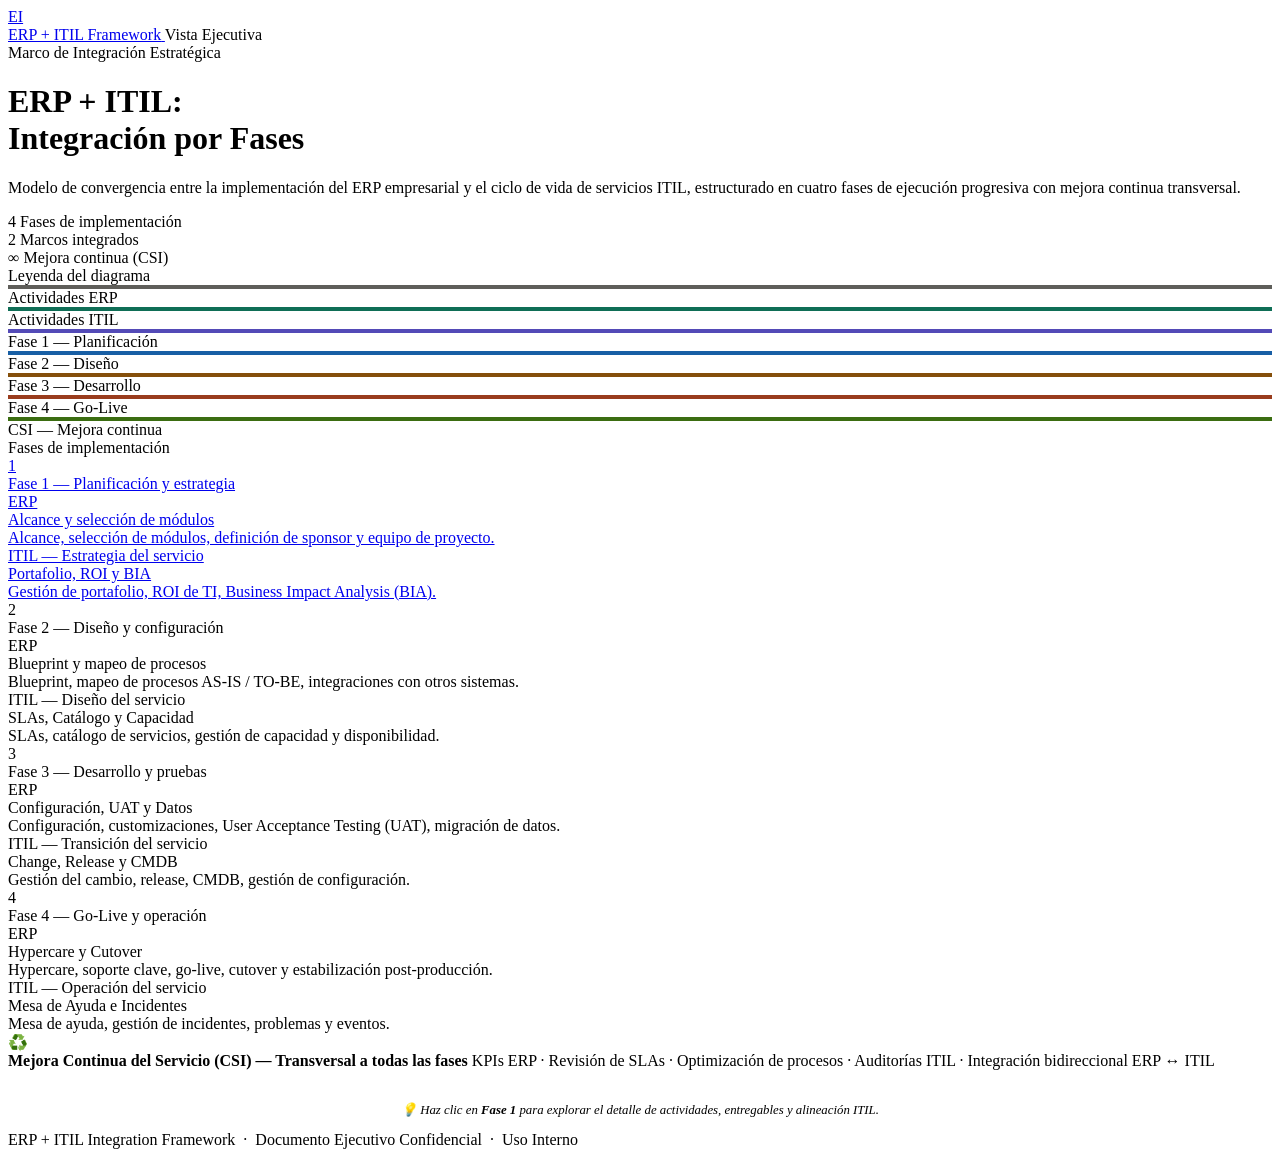
==== index.html @ 92fa6b94 "Add files via upload" ====
<!DOCTYPE html>
<html lang="es">
<head>
  <meta charset="UTF-8" />
  <meta name="viewport" content="width=device-width, initial-scale=1.0" />
  <title>ERP + ITIL — Integración por Fases</title>
  <link rel="stylesheet" href="styles.css" />
</head>
<body>

  <!-- ══════════════════════════════════
       TOP NAVIGATION BAR
  ══════════════════════════════════ -->
  <nav class="topbar" role="navigation" aria-label="Navegación principal">
    <a href="index.html" class="topbar-brand" aria-label="Inicio">
      <div class="topbar-logo">EI</div>
      <span class="topbar-name">ERP + ITIL Framework</span>
    </a>
    <span class="topbar-badge">Vista Ejecutiva</span>
  </nav>

  <!-- ══════════════════════════════════
       HERO HEADER
  ══════════════════════════════════ -->
  <header class="hero" role="banner">
    <div class="hero-inner">
      <div class="hero-eyebrow">
        <span class="hero-eyebrow-dot"></span>
        Marco de Integración Estratégica
      </div>
      <h1 class="hero-title">
        ERP + ITIL:<br>
        <span>Integración por Fases</span>
      </h1>
      <p class="hero-subtitle">
        Modelo de convergencia entre la implementación del ERP empresarial
        y el ciclo de vida de servicios ITIL, estructurado en cuatro fases
        de ejecución progresiva con mejora continua transversal.
      </p>
      <div class="hero-meta">
        <div class="hero-stat">
          <span class="hero-stat-value">4</span>
          <span class="hero-stat-label">Fases de implementación</span>
        </div>
        <div class="hero-stat">
          <span class="hero-stat-value">2</span>
          <span class="hero-stat-label">Marcos integrados</span>
        </div>
        <div class="hero-stat">
          <span class="hero-stat-value">∞</span>
          <span class="hero-stat-label">Mejora continua (CSI)</span>
        </div>
      </div>
    </div>
  </header>

  <!-- ══════════════════════════════════
       MAIN CONTENT
  ══════════════════════════════════ -->
  <main class="main-content" role="main">

    <!-- LEYENDA -->
    <div class="section-label">
      <span class="section-label-text">Leyenda del diagrama</span>
      <div class="section-label-line"></div>
    </div>

    <div class="legend-bar" role="list" aria-label="Leyenda de colores">
      <div class="legend-item" role="listitem">
        <div class="legend-dot" style="background:#F1EFE8; border:2px solid #5F5E5A;"></div>
        <span>Actividades ERP</span>
      </div>
      <div class="legend-item" role="listitem">
        <div class="legend-dot" style="background:#E1F5EE; border:2px solid #0F6E56;"></div>
        <span>Actividades ITIL</span>
      </div>
      <div class="legend-item" role="listitem">
        <div class="legend-dot" style="background:#EEEDFE; border:2px solid #534AB7;"></div>
        <span>Fase 1 — Planificación</span>
      </div>
      <div class="legend-item" role="listitem">
        <div class="legend-dot" style="background:#E6F1FB; border:2px solid #185FA5;"></div>
        <span>Fase 2 — Diseño</span>
      </div>
      <div class="legend-item" role="listitem">
        <div class="legend-dot" style="background:#FAEEDA; border:2px solid #854F0B;"></div>
        <span>Fase 3 — Desarrollo</span>
      </div>
      <div class="legend-item" role="listitem">
        <div class="legend-dot" style="background:#FAECE7; border:2px solid #993C1D;"></div>
        <span>Fase 4 — Go-Live</span>
      </div>
      <div class="legend-item" role="listitem">
        <div class="legend-dot" style="background:#EAF3DE; border:2px solid #3B6D11;"></div>
        <span>CSI — Mejora continua</span>
      </div>
    </div>

    <!-- FASES LABEL -->
    <div class="section-label">
      <span class="section-label-text">Fases de implementación</span>
      <div class="section-label-line"></div>
    </div>

    <!-- ── FASES GRID ── -->
    <div class="phases-grid" role="list" aria-label="Fases del proyecto">

      <!-- ═══════════════════════════════
           FASE 1 — PLANIFICACIÓN Y ESTRATEGIA
           (tarjeta interactiva → navega a fase1.html)
      ═══════════════════════════════ -->
      <a href="fase1.html"
         class="phase-card clickable phase-purple"
         role="listitem"
         aria-label="Fase 1: Planificación y estrategia — Clic para ver detalle">
        <div class="phase-card-header">
          <div class="phase-number-badge" aria-hidden="true">1</div>
          <div class="phase-card-title">Fase 1 — Planificación y estrategia</div>
        </div>
        <div class="phase-card-body">
          <!-- Columna ERP -->
          <div class="phase-lane">
            <div class="phase-lane-label">ERP</div>
            <div class="phase-lane-title">Alcance y selección de módulos</div>
            <div class="phase-lane-desc">Alcance, selección de módulos, definición de sponsor y equipo de proyecto.</div>
          </div>
          <!-- Columna ITIL -->
          <div class="phase-lane">
            <div class="phase-lane-label">ITIL — Estrategia del servicio</div>
            <div class="phase-lane-title">Portafolio, ROI y BIA</div>
            <div class="phase-lane-desc">Gestión de portafolio, ROI de TI, Business Impact Analysis (BIA).</div>
          </div>
        </div>
      </a><!-- /Fase 1 -->

      <!-- ═══════════════════════════════
           FASE 2 — DISEÑO Y CONFIGURACIÓN
      ═══════════════════════════════ -->
      <div class="phase-card phase-blue" role="listitem">
        <div class="phase-card-header">
          <div class="phase-number-badge" aria-hidden="true">2</div>
          <div class="phase-card-title">Fase 2 — Diseño y configuración</div>
        </div>
        <div class="phase-card-body">
          <!-- Columna ERP -->
          <div class="phase-lane">
            <div class="phase-lane-label">ERP</div>
            <div class="phase-lane-title">Blueprint y mapeo de procesos</div>
            <div class="phase-lane-desc">Blueprint, mapeo de procesos AS-IS / TO-BE, integraciones con otros sistemas.</div>
          </div>
          <!-- Columna ITIL -->
          <div class="phase-lane">
            <div class="phase-lane-label">ITIL — Diseño del servicio</div>
            <div class="phase-lane-title">SLAs, Catálogo y Capacidad</div>
            <div class="phase-lane-desc">SLAs, catálogo de servicios, gestión de capacidad y disponibilidad.</div>
          </div>
        </div>
      </div><!-- /Fase 2 -->

      <!-- ═══════════════════════════════
           FASE 3 — DESARROLLO Y PRUEBAS
      ═══════════════════════════════ -->
      <div class="phase-card phase-amber" role="listitem">
        <div class="phase-card-header">
          <div class="phase-number-badge" aria-hidden="true">3</div>
          <div class="phase-card-title">Fase 3 — Desarrollo y pruebas</div>
        </div>
        <div class="phase-card-body">
          <!-- Columna ERP -->
          <div class="phase-lane">
            <div class="phase-lane-label">ERP</div>
            <div class="phase-lane-title">Configuración, UAT y Datos</div>
            <div class="phase-lane-desc">Configuración, customizaciones, User Acceptance Testing (UAT), migración de datos.</div>
          </div>
          <!-- Columna ITIL -->
          <div class="phase-lane">
            <div class="phase-lane-label">ITIL — Transición del servicio</div>
            <div class="phase-lane-title">Change, Release y CMDB</div>
            <div class="phase-lane-desc">Gestión del cambio, release, CMDB, gestión de configuración.</div>
          </div>
        </div>
      </div><!-- /Fase 3 -->

      <!-- ═══════════════════════════════
           FASE 4 — GO-LIVE Y OPERACIÓN
      ═══════════════════════════════ -->
      <div class="phase-card phase-coral" role="listitem">
        <div class="phase-card-header">
          <div class="phase-number-badge" aria-hidden="true">4</div>
          <div class="phase-card-title">Fase 4 — Go-Live y operación</div>
        </div>
        <div class="phase-card-body">
          <!-- Columna ERP -->
          <div class="phase-lane">
            <div class="phase-lane-label">ERP</div>
            <div class="phase-lane-title">Hypercare y Cutover</div>
            <div class="phase-lane-desc">Hypercare, soporte clave, go-live, cutover y estabilización post-producción.</div>
          </div>
          <!-- Columna ITIL -->
          <div class="phase-lane">
            <div class="phase-lane-label">ITIL — Operación del servicio</div>
            <div class="phase-lane-title">Mesa de Ayuda e Incidentes</div>
            <div class="phase-lane-desc">Mesa de ayuda, gestión de incidentes, problemas y eventos.</div>
          </div>
        </div>
      </div><!-- /Fase 4 -->

    </div><!-- /phases-grid -->

    <!-- ── CSI BANNER ── -->
    <div class="csi-banner" role="complementary" aria-label="Mejora continua del servicio">
      <div class="csi-icon" aria-hidden="true">♻️</div>
      <div class="csi-text">
        <strong>Mejora Continua del Servicio (CSI) — Transversal a todas las fases</strong>
        <span>KPIs ERP · Revisión de SLAs · Optimización de procesos · Auditorías ITIL · Integración bidireccional ERP ↔ ITIL</span>
      </div>
    </div>

    <!-- NOTA INTERACCIÓN -->
    <p style="margin-top:2rem; font-size:.8rem; color:var(--neutral); text-align:center; font-style:italic;">
      💡 Haz clic en <strong>Fase 1</strong> para explorar el detalle de actividades, entregables y alineación ITIL.
    </p>

  </main><!-- /main-content -->

  <!-- ══════════════════════════════════
       FOOTER
  ══════════════════════════════════ -->
  <footer class="page-footer" role="contentinfo">
    ERP + ITIL Integration Framework &nbsp;·&nbsp; Documento Ejecutivo Confidencial &nbsp;·&nbsp; Uso Interno
  </footer>

</body>
</html>
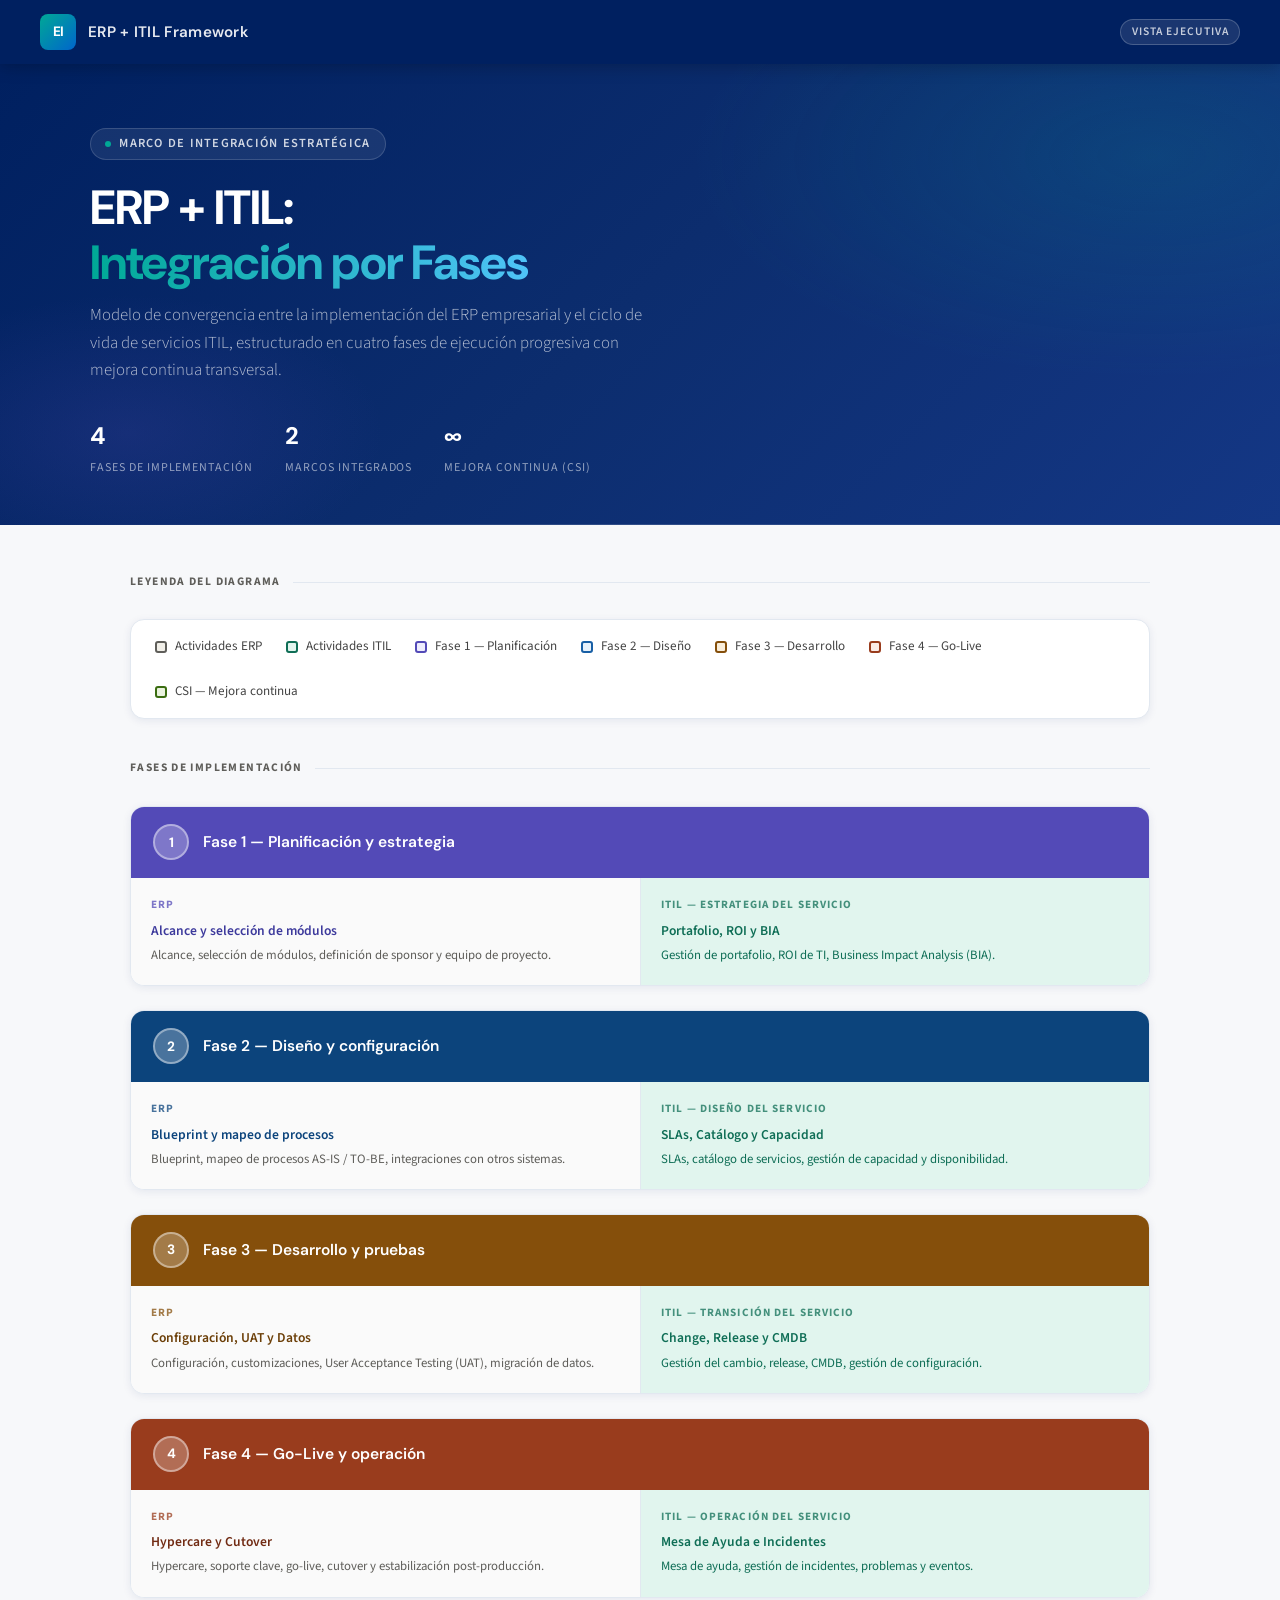
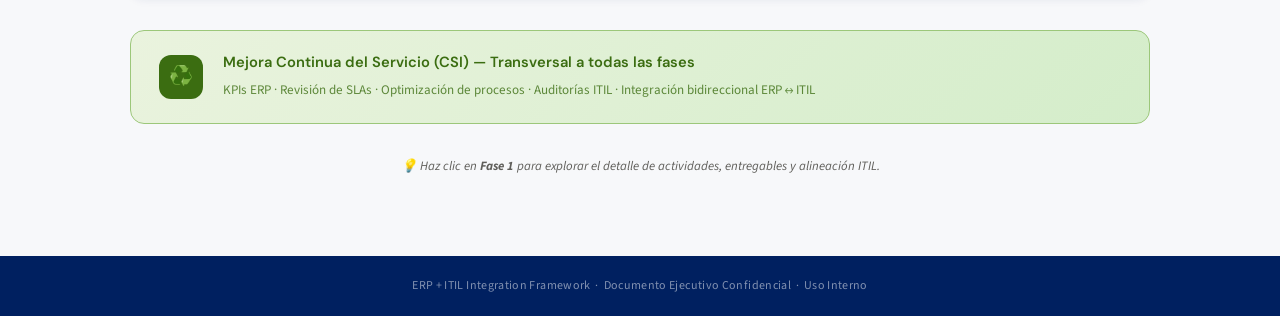
==== commit 411e6329: "Update link to fase1.html with absolute path" ====
--- a/index.html
+++ b/index.html
@@ -109,7 +109,7 @@
            FASE 1 — PLANIFICACIÓN Y ESTRATEGIA
            (tarjeta interactiva → navega a fase1.html)
       ═══════════════════════════════ -->
-      <a href="fase1.html"
+      <a href="/fase1.html"
          class="phase-card clickable phase-purple"
          role="listitem"
          aria-label="Fase 1: Planificación y estrategia — Clic para ver detalle">
--- a/styles.css
+++ b/styles.css
@@ -0,0 +1,815 @@
+/* =========================================================
+   styles.css — ERP + ITIL Executive Dashboard
+   Paleta: Azul marino #002060, Blanco, Gris claro, Acentos turquesa/eléctrico
+   Tipografía: DM Sans (display) + Source Sans 3 (cuerpo)
+   ========================================================= */
+
+@import url('https://fonts.googleapis.com/css2?family=DM+Sans:ital,opsz,wght@0,9..40,300;0,9..40,400;0,9..40,500;0,9..40,600;0,9..40,700;1,9..40,400&family=Source+Sans+3:wght@300;400;600;700&display=swap');
+
+/* ── RESET & BASE ── */
+*, *::before, *::after { box-sizing: border-box; margin: 0; padding: 0; }
+
+:root {
+  --navy:       #002060;
+  --navy-mid:   #0C447C;
+  --navy-light: #185FA5;
+  --electric:   #0066CC;
+  --turquoise:  #00A896;
+  --teal-dark:  #0F6E56;
+  --teal-light: #E1F5EE;
+  --purple:     #534AB7;
+  --purple-bg:  #EEEDFE;
+  --amber:      #854F0B;
+  --amber-bg:   #FAEEDA;
+  --coral:      #993C1D;
+  --coral-bg:   #FAECE7;
+  --sage:       #3B6D11;
+  --sage-bg:    #EAF3DE;
+  --neutral:    #5F5E5A;
+  --neutral-bg: #F1EFE8;
+  --white:      #FFFFFF;
+  --off-white:  #F7F8FA;
+  --border:     #E2E8F0;
+  --shadow-sm:  0 2px 8px rgba(0,32,96,.08);
+  --shadow-md:  0 6px 24px rgba(0,32,96,.12);
+  --shadow-lg:  0 12px 40px rgba(0,32,96,.18);
+  --radius-sm:  8px;
+  --radius-md:  14px;
+  --radius-lg:  20px;
+  --transition: all .25s cubic-bezier(.4,0,.2,1);
+}
+
+html { scroll-behavior: smooth; }
+
+body {
+  font-family: 'Source Sans 3', sans-serif;
+  background: var(--off-white);
+  color: #1a1a2e;
+  min-height: 100vh;
+  line-height: 1.6;
+  -webkit-font-smoothing: antialiased;
+}
+
+/* ── TOP NAV BAR ── */
+.topbar {
+  background: var(--navy);
+  padding: 0 2.5rem;
+  height: 64px;
+  display: flex;
+  align-items: center;
+  justify-content: space-between;
+  position: sticky;
+  top: 0;
+  z-index: 100;
+  box-shadow: 0 2px 16px rgba(0,0,0,.25);
+}
+
+.topbar-brand {
+  display: flex;
+  align-items: center;
+  gap: .75rem;
+  text-decoration: none;
+}
+
+.topbar-logo {
+  width: 36px;
+  height: 36px;
+  border-radius: 8px;
+  background: linear-gradient(135deg, var(--turquoise), var(--electric));
+  display: flex;
+  align-items: center;
+  justify-content: center;
+  font-family: 'DM Sans', sans-serif;
+  font-weight: 700;
+  font-size: .85rem;
+  color: white;
+  letter-spacing: -.5px;
+}
+
+.topbar-name {
+  font-family: 'DM Sans', sans-serif;
+  font-weight: 600;
+  font-size: .95rem;
+  color: rgba(255,255,255,.9);
+  letter-spacing: .02em;
+}
+
+.topbar-badge {
+  background: rgba(255,255,255,.1);
+  border: 1px solid rgba(255,255,255,.2);
+  color: rgba(255,255,255,.75);
+  font-size: .72rem;
+  font-weight: 600;
+  letter-spacing: .08em;
+  text-transform: uppercase;
+  padding: .2rem .65rem;
+  border-radius: 20px;
+}
+
+/* ── HERO HEADER ── */
+.hero {
+  background: linear-gradient(135deg, var(--navy) 0%, #0C2D6E 50%, #143785 100%);
+  color: white;
+  padding: 4rem 2.5rem 3rem;
+  position: relative;
+  overflow: hidden;
+}
+
+.hero::before {
+  content: '';
+  position: absolute;
+  inset: 0;
+  background:
+    radial-gradient(ellipse 60% 80% at 90% 20%, rgba(0,168,150,.15) 0%, transparent 60%),
+    radial-gradient(ellipse 40% 60% at 10% 80%, rgba(83,74,183,.2) 0%, transparent 50%);
+}
+
+.hero::after {
+  content: '';
+  position: absolute;
+  bottom: 0;
+  left: 0;
+  right: 0;
+  height: 1px;
+  background: linear-gradient(90deg, transparent, rgba(255,255,255,.15), transparent);
+}
+
+.hero-inner {
+  position: relative;
+  max-width: 1100px;
+  margin: 0 auto;
+}
+
+.hero-eyebrow {
+  display: inline-flex;
+  align-items: center;
+  gap: .5rem;
+  background: rgba(255,255,255,.08);
+  border: 1px solid rgba(255,255,255,.15);
+  border-radius: 20px;
+  padding: .3rem .9rem;
+  font-size: .78rem;
+  font-weight: 600;
+  letter-spacing: .1em;
+  text-transform: uppercase;
+  color: rgba(255,255,255,.8);
+  margin-bottom: 1.25rem;
+}
+
+.hero-eyebrow-dot {
+  width: 6px; height: 6px;
+  border-radius: 50%;
+  background: var(--turquoise);
+  animation: pulse-dot 2s ease-in-out infinite;
+}
+
+@keyframes pulse-dot {
+  0%, 100% { opacity: 1; transform: scale(1); }
+  50% { opacity: .6; transform: scale(.8); }
+}
+
+.hero-title {
+  font-family: 'DM Sans', sans-serif;
+  font-size: clamp(1.8rem, 4vw, 3rem);
+  font-weight: 700;
+  line-height: 1.15;
+  margin-bottom: .75rem;
+  letter-spacing: -.02em;
+}
+
+.hero-title span {
+  background: linear-gradient(90deg, var(--turquoise), #4FC3F7);
+  -webkit-background-clip: text;
+  -webkit-text-fill-color: transparent;
+  background-clip: text;
+}
+
+.hero-subtitle {
+  font-size: 1.05rem;
+  color: rgba(255,255,255,.7);
+  max-width: 560px;
+  font-weight: 300;
+  line-height: 1.65;
+}
+
+.hero-meta {
+  display: flex;
+  gap: 2rem;
+  margin-top: 2rem;
+  flex-wrap: wrap;
+}
+
+.hero-stat {
+  display: flex;
+  flex-direction: column;
+  gap: .15rem;
+}
+
+.hero-stat-value {
+  font-family: 'DM Sans', sans-serif;
+  font-size: 1.5rem;
+  font-weight: 700;
+  color: white;
+}
+
+.hero-stat-label {
+  font-size: .75rem;
+  color: rgba(255,255,255,.55);
+  text-transform: uppercase;
+  letter-spacing: .08em;
+}
+
+/* ── MAIN CONTENT ── */
+.main-content {
+  max-width: 1100px;
+  margin: 0 auto;
+  padding: 3rem 2.5rem 5rem;
+}
+
+/* ── SECTION LABELS ── */
+.section-label {
+  display: flex;
+  align-items: center;
+  gap: .75rem;
+  margin-bottom: 1.75rem;
+}
+
+.section-label-line {
+  flex: 1;
+  height: 1px;
+  background: var(--border);
+}
+
+.section-label-text {
+  font-size: .72rem;
+  font-weight: 700;
+  letter-spacing: .12em;
+  text-transform: uppercase;
+  color: var(--neutral);
+  white-space: nowrap;
+}
+
+/* ── LEGEND BAR ── */
+.legend-bar {
+  display: flex;
+  gap: 1.5rem;
+  flex-wrap: wrap;
+  align-items: center;
+  background: white;
+  border: 1px solid var(--border);
+  border-radius: var(--radius-md);
+  padding: 1rem 1.5rem;
+  margin-bottom: 2.5rem;
+  box-shadow: var(--shadow-sm);
+}
+
+.legend-item {
+  display: flex;
+  align-items: center;
+  gap: .5rem;
+  font-size: .82rem;
+  color: #444;
+}
+
+.legend-dot {
+  width: 12px; height: 12px;
+  border-radius: 3px;
+  flex-shrink: 0;
+}
+
+/* ── PHASE CARDS (index.html) ── */
+.phases-grid {
+  display: flex;
+  flex-direction: column;
+  gap: 1.5rem;
+}
+
+.phase-row {
+  display: grid;
+  grid-template-columns: 1fr 48px 1fr;
+  gap: 0;
+  align-items: stretch;
+}
+
+.phase-connector {
+  display: flex;
+  align-items: center;
+  justify-content: center;
+}
+
+.phase-connector-line {
+  width: 2px;
+  height: 100%;
+  background: linear-gradient(180deg, transparent, var(--border), transparent);
+}
+
+.phase-connector-h {
+  width: 100%;
+  height: 2px;
+  background: linear-gradient(90deg, transparent, var(--border), transparent);
+}
+
+/* ── PHASE CARD ── */
+.phase-card {
+  background: white;
+  border-radius: var(--radius-md);
+  border: 1px solid var(--border);
+  box-shadow: var(--shadow-sm);
+  overflow: hidden;
+  transition: var(--transition);
+  position: relative;
+  cursor: default;
+}
+
+.phase-card.clickable {
+  cursor: pointer;
+  text-decoration: none;
+  display: block;
+  color: inherit;
+}
+
+.phase-card.clickable:hover {
+  box-shadow: var(--shadow-lg);
+  transform: translateY(-4px) scale(1.01);
+  border-color: transparent;
+}
+
+.phase-card.clickable:hover .phase-card-header {
+  filter: brightness(1.08);
+}
+
+.phase-card.clickable::after {
+  content: '→ Ver detalle';
+  position: absolute;
+  bottom: 1rem;
+  right: 1.25rem;
+  font-size: .75rem;
+  font-weight: 600;
+  letter-spacing: .05em;
+  opacity: 0;
+  transition: var(--transition);
+  color: inherit;
+}
+
+.phase-card.clickable:hover::after { opacity: .7; }
+
+.phase-card-header {
+  padding: 1.1rem 1.4rem;
+  display: flex;
+  align-items: center;
+  gap: .85rem;
+  transition: var(--transition);
+}
+
+.phase-number-badge {
+  width: 36px; height: 36px;
+  border-radius: 50%;
+  background: rgba(255,255,255,.25);
+  border: 2px solid rgba(255,255,255,.4);
+  display: flex;
+  align-items: center;
+  justify-content: center;
+  font-family: 'DM Sans', sans-serif;
+  font-weight: 700;
+  font-size: .85rem;
+  color: white;
+  flex-shrink: 0;
+}
+
+.phase-card-title {
+  font-family: 'DM Sans', sans-serif;
+  font-weight: 600;
+  font-size: .97rem;
+  color: white;
+  line-height: 1.3;
+}
+
+.phase-card-body {
+  display: grid;
+  grid-template-columns: 1fr 1fr;
+  gap: 0;
+}
+
+.phase-lane {
+  padding: 1.1rem 1.25rem 1.25rem;
+  border-top: none;
+}
+
+.phase-lane + .phase-lane {
+  border-left: 1px solid var(--border);
+}
+
+.phase-lane-label {
+  font-size: .7rem;
+  font-weight: 700;
+  letter-spacing: .1em;
+  text-transform: uppercase;
+  margin-bottom: .5rem;
+  opacity: .75;
+}
+
+.phase-lane-title {
+  font-size: .85rem;
+  font-weight: 600;
+  margin-bottom: .4rem;
+  line-height: 1.3;
+}
+
+.phase-lane-desc {
+  font-size: .8rem;
+  color: var(--neutral);
+  line-height: 1.5;
+}
+
+/* Phase color themes */
+.phase-purple .phase-card-header { background: #534AB7; }
+.phase-purple .phase-lane:first-child { background: #FAFAFA; }
+.phase-purple .phase-lane:last-child { background: var(--teal-light); }
+.phase-purple .phase-lane:first-child .phase-lane-label { color: var(--purple); }
+.phase-purple .phase-lane:last-child .phase-lane-label { color: var(--teal-dark); }
+.phase-purple .phase-lane:first-child .phase-lane-title { color: #3D3A9C; }
+.phase-purple .phase-lane:last-child .phase-lane-title { color: var(--teal-dark); }
+.phase-purple .phase-lane:last-child .phase-lane-desc { color: var(--teal-dark); }
+
+.phase-blue .phase-card-header { background: var(--navy-mid); }
+.phase-blue .phase-lane:first-child { background: #FAFAFA; }
+.phase-blue .phase-lane:last-child { background: var(--teal-light); }
+.phase-blue .phase-lane:first-child .phase-lane-label { color: var(--navy-mid); }
+.phase-blue .phase-lane:last-child .phase-lane-label { color: var(--teal-dark); }
+.phase-blue .phase-lane:first-child .phase-lane-title { color: var(--navy-mid); }
+.phase-blue .phase-lane:last-child .phase-lane-title { color: var(--teal-dark); }
+.phase-blue .phase-lane:last-child .phase-lane-desc { color: var(--teal-dark); }
+
+.phase-amber .phase-card-header { background: var(--amber); }
+.phase-amber .phase-lane:first-child { background: #FAFAFA; }
+.phase-amber .phase-lane:last-child { background: var(--teal-light); }
+.phase-amber .phase-lane:first-child .phase-lane-label { color: var(--amber); }
+.phase-amber .phase-lane:last-child .phase-lane-label { color: var(--teal-dark); }
+.phase-amber .phase-lane:first-child .phase-lane-title { color: #6B3E07; }
+.phase-amber .phase-lane:last-child .phase-lane-title { color: var(--teal-dark); }
+.phase-amber .phase-lane:last-child .phase-lane-desc { color: var(--teal-dark); }
+
+.phase-coral .phase-card-header { background: var(--coral); }
+.phase-coral .phase-lane:first-child { background: #FAFAFA; }
+.phase-coral .phase-lane:last-child { background: var(--teal-light); }
+.phase-coral .phase-lane:first-child .phase-lane-label { color: var(--coral); }
+.phase-coral .phase-lane:last-child .phase-lane-label { color: var(--teal-dark); }
+.phase-coral .phase-lane:first-child .phase-lane-title { color: #712B13; }
+.phase-coral .phase-lane:last-child .phase-lane-title { color: var(--teal-dark); }
+.phase-coral .phase-lane:last-child .phase-lane-desc { color: var(--teal-dark); }
+
+/* ── CSI BANNER (bottom of index) ── */
+.csi-banner {
+  background: linear-gradient(135deg, var(--sage-bg), #D4EDCA);
+  border: 1px solid #9CC77A;
+  border-radius: var(--radius-md);
+  padding: 1.25rem 1.75rem;
+  margin-top: 2rem;
+  display: flex;
+  align-items: center;
+  gap: 1.25rem;
+}
+
+.csi-icon {
+  width: 44px; height: 44px;
+  border-radius: 12px;
+  background: var(--sage);
+  display: flex;
+  align-items: center;
+  justify-content: center;
+  font-size: 1.2rem;
+  flex-shrink: 0;
+}
+
+.csi-text strong {
+  display: block;
+  font-family: 'DM Sans', sans-serif;
+  font-weight: 600;
+  font-size: .92rem;
+  color: var(--sage);
+  margin-bottom: .2rem;
+}
+
+.csi-text span {
+  font-size: .82rem;
+  color: #3B6D11CC;
+}
+
+/* ── BACK BUTTON ── */
+.back-btn {
+  display: inline-flex;
+  align-items: center;
+  gap: .5rem;
+  background: white;
+  border: 1.5px solid var(--border);
+  border-radius: var(--radius-sm);
+  padding: .55rem 1.1rem;
+  font-size: .85rem;
+  font-weight: 600;
+  color: var(--navy);
+  text-decoration: none;
+  transition: var(--transition);
+  box-shadow: var(--shadow-sm);
+  margin-bottom: 2rem;
+}
+
+.back-btn:hover {
+  background: var(--navy);
+  color: white;
+  border-color: var(--navy);
+  box-shadow: var(--shadow-md);
+  transform: translateX(-2px);
+}
+
+.back-btn-arrow { font-size: 1rem; }
+
+/* ── FASE 1 DETAIL PAGE ── */
+.f1-intro {
+  background: white;
+  border: 1px solid var(--border);
+  border-radius: var(--radius-md);
+  padding: 1.75rem;
+  margin-bottom: 2.5rem;
+  box-shadow: var(--shadow-sm);
+}
+
+.f1-intro-title {
+  font-family: 'DM Sans', sans-serif;
+  font-size: 1.1rem;
+  font-weight: 700;
+  color: var(--navy);
+  margin-bottom: .5rem;
+}
+
+.f1-intro-subtitle {
+  font-size: .88rem;
+  color: var(--neutral);
+  font-style: italic;
+}
+
+/* ITIL lifecycle flow */
+.lifecycle-flow {
+  display: flex;
+  gap: .5rem;
+  align-items: center;
+  flex-wrap: wrap;
+  margin-bottom: 2.5rem;
+}
+
+.lifecycle-stage {
+  background: white;
+  border: 1px solid var(--border);
+  border-radius: 6px;
+  padding: .45rem 1rem;
+  font-size: .8rem;
+  font-weight: 600;
+  color: var(--navy);
+  position: relative;
+  white-space: nowrap;
+  box-shadow: var(--shadow-sm);
+  transition: var(--transition);
+}
+
+.lifecycle-stage.active {
+  background: var(--navy);
+  color: white;
+  border-color: var(--navy);
+  box-shadow: 0 4px 16px rgba(0,32,96,.3);
+}
+
+.lifecycle-arrow {
+  color: var(--border);
+  font-size: 1.1rem;
+}
+
+/* Activities grid */
+.activities-section {
+  margin-bottom: 2.5rem;
+}
+
+.activities-title {
+  font-family: 'DM Sans', sans-serif;
+  font-size: .78rem;
+  font-weight: 700;
+  letter-spacing: .12em;
+  text-transform: uppercase;
+  color: var(--neutral);
+  margin-bottom: 1.25rem;
+  padding-bottom: .5rem;
+  border-bottom: 1px solid var(--border);
+}
+
+.activities-phases {
+  display: grid;
+  grid-template-columns: repeat(3, 1fr);
+  gap: 1.25rem;
+}
+
+.activity-block {
+  background: white;
+  border: 1px solid var(--border);
+  border-radius: var(--radius-md);
+  overflow: hidden;
+  box-shadow: var(--shadow-sm);
+  transition: var(--transition);
+}
+
+.activity-block:hover {
+  box-shadow: var(--shadow-md);
+  transform: translateY(-3px);
+}
+
+.activity-block-header {
+  padding: .9rem 1.1rem;
+  background: linear-gradient(135deg, var(--navy), var(--navy-mid));
+  display: flex;
+  align-items: center;
+  gap: .65rem;
+}
+
+.activity-block-icon {
+  width: 30px; height: 30px;
+  border-radius: 8px;
+  background: rgba(255,255,255,.15);
+  display: flex;
+  align-items: center;
+  justify-content: center;
+  font-size: .85rem;
+}
+
+.activity-block-title {
+  font-family: 'DM Sans', sans-serif;
+  font-weight: 600;
+  font-size: .83rem;
+  color: white;
+  line-height: 1.25;
+}
+
+.activity-block-body {
+  padding: 1.1rem;
+}
+
+.activity-item {
+  display: flex;
+  align-items: flex-start;
+  gap: .6rem;
+  padding: .45rem 0;
+  border-bottom: 1px dashed var(--border);
+  font-size: .82rem;
+  color: #333;
+  line-height: 1.45;
+}
+
+.activity-item:last-child { border-bottom: none; }
+
+.activity-item-num {
+  font-family: 'DM Sans', sans-serif;
+  font-weight: 700;
+  font-size: .72rem;
+  color: var(--navy);
+  background: var(--off-white);
+  border: 1px solid var(--border);
+  border-radius: 4px;
+  padding: .1rem .35rem;
+  flex-shrink: 0;
+  margin-top: .1rem;
+}
+
+/* Deliverables grid */
+.deliverables-grid {
+  display: grid;
+  grid-template-columns: repeat(auto-fill, minmax(200px, 1fr));
+  gap: 1rem;
+  margin-bottom: 2.5rem;
+}
+
+.deliverable-card {
+  background: white;
+  border: 1px solid var(--border);
+  border-radius: var(--radius-sm);
+  padding: 1.1rem;
+  box-shadow: var(--shadow-sm);
+  transition: var(--transition);
+  display: flex;
+  align-items: flex-start;
+  gap: .65rem;
+}
+
+.deliverable-card:hover {
+  box-shadow: var(--shadow-md);
+  transform: translateY(-2px);
+}
+
+.deliverable-icon {
+  font-size: 1.3rem;
+  flex-shrink: 0;
+}
+
+.deliverable-info strong {
+  display: block;
+  font-size: .83rem;
+  font-weight: 600;
+  color: var(--navy);
+  margin-bottom: .15rem;
+}
+
+.deliverable-info span {
+  font-size: .75rem;
+  color: var(--neutral);
+}
+
+/* ITIL Reference box */
+.itil-box {
+  background: linear-gradient(135deg, #F5F3FF, #EDE9FF);
+  border: 1px solid #C5B2D2;
+  border-radius: var(--radius-md);
+  padding: 1.5rem 1.75rem;
+  margin-bottom: 2.5rem;
+  display: flex;
+  gap: 1.5rem;
+  align-items: flex-start;
+}
+
+.itil-box-icon {
+  width: 48px; height: 48px;
+  border-radius: 12px;
+  background: var(--purple);
+  display: flex;
+  align-items: center;
+  justify-content: center;
+  font-size: 1.3rem;
+  color: white;
+  flex-shrink: 0;
+}
+
+.itil-box-content strong {
+  display: block;
+  font-family: 'DM Sans', sans-serif;
+  font-weight: 700;
+  font-size: .95rem;
+  color: var(--purple);
+  margin-bottom: .4rem;
+}
+
+.itil-box-stages {
+  display: flex;
+  flex-wrap: wrap;
+  gap: .4rem;
+  margin-top: .65rem;
+}
+
+.itil-chip {
+  background: white;
+  border: 1px solid #C5B2D2;
+  border-radius: 20px;
+  padding: .2rem .7rem;
+  font-size: .75rem;
+  font-weight: 600;
+  color: var(--purple);
+}
+
+/* ── FOOTER ── */
+.page-footer {
+  background: var(--navy);
+  color: rgba(255,255,255,.5);
+  text-align: center;
+  padding: 1.25rem;
+  font-size: .75rem;
+  letter-spacing: .03em;
+}
+
+/* ── ANIMATIONS ── */
+@keyframes fadeInUp {
+  from { opacity: 0; transform: translateY(20px); }
+  to { opacity: 1; transform: translateY(0); }
+}
+
+.phase-card { animation: fadeInUp .5s ease both; }
+.phase-card:nth-child(1) { animation-delay: .05s; }
+.phase-card:nth-child(2) { animation-delay: .12s; }
+.phase-card:nth-child(3) { animation-delay: .19s; }
+.phase-card:nth-child(4) { animation-delay: .26s; }
+.activity-block { animation: fadeInUp .45s ease both; }
+.activity-block:nth-child(1) { animation-delay: .08s; }
+.activity-block:nth-child(2) { animation-delay: .16s; }
+.activity-block:nth-child(3) { animation-delay: .24s; }
+
+/* ── RESPONSIVE ── */
+@media (max-width: 900px) {
+  .hero { padding: 2.5rem 1.5rem 2rem; }
+  .main-content { padding: 2rem 1.5rem 4rem; }
+  .topbar { padding: 0 1.25rem; }
+  .hero-meta { gap: 1.25rem; }
+  .activities-phases { grid-template-columns: 1fr; }
+}
+
+@media (max-width: 640px) {
+  .phase-card-body { grid-template-columns: 1fr; }
+  .phase-lane + .phase-lane { border-left: none; border-top: 1px solid var(--border); }
+  .hero-title { font-size: 1.5rem; }
+  .deliverables-grid { grid-template-columns: 1fr 1fr; }
+  .lifecycle-flow { gap: .3rem; }
+  .lifecycle-stage { padding: .35rem .65rem; font-size: .73rem; }
+  .itil-box { flex-direction: column; gap: 1rem; }
+  .legend-bar { gap: .75rem; }
+}
